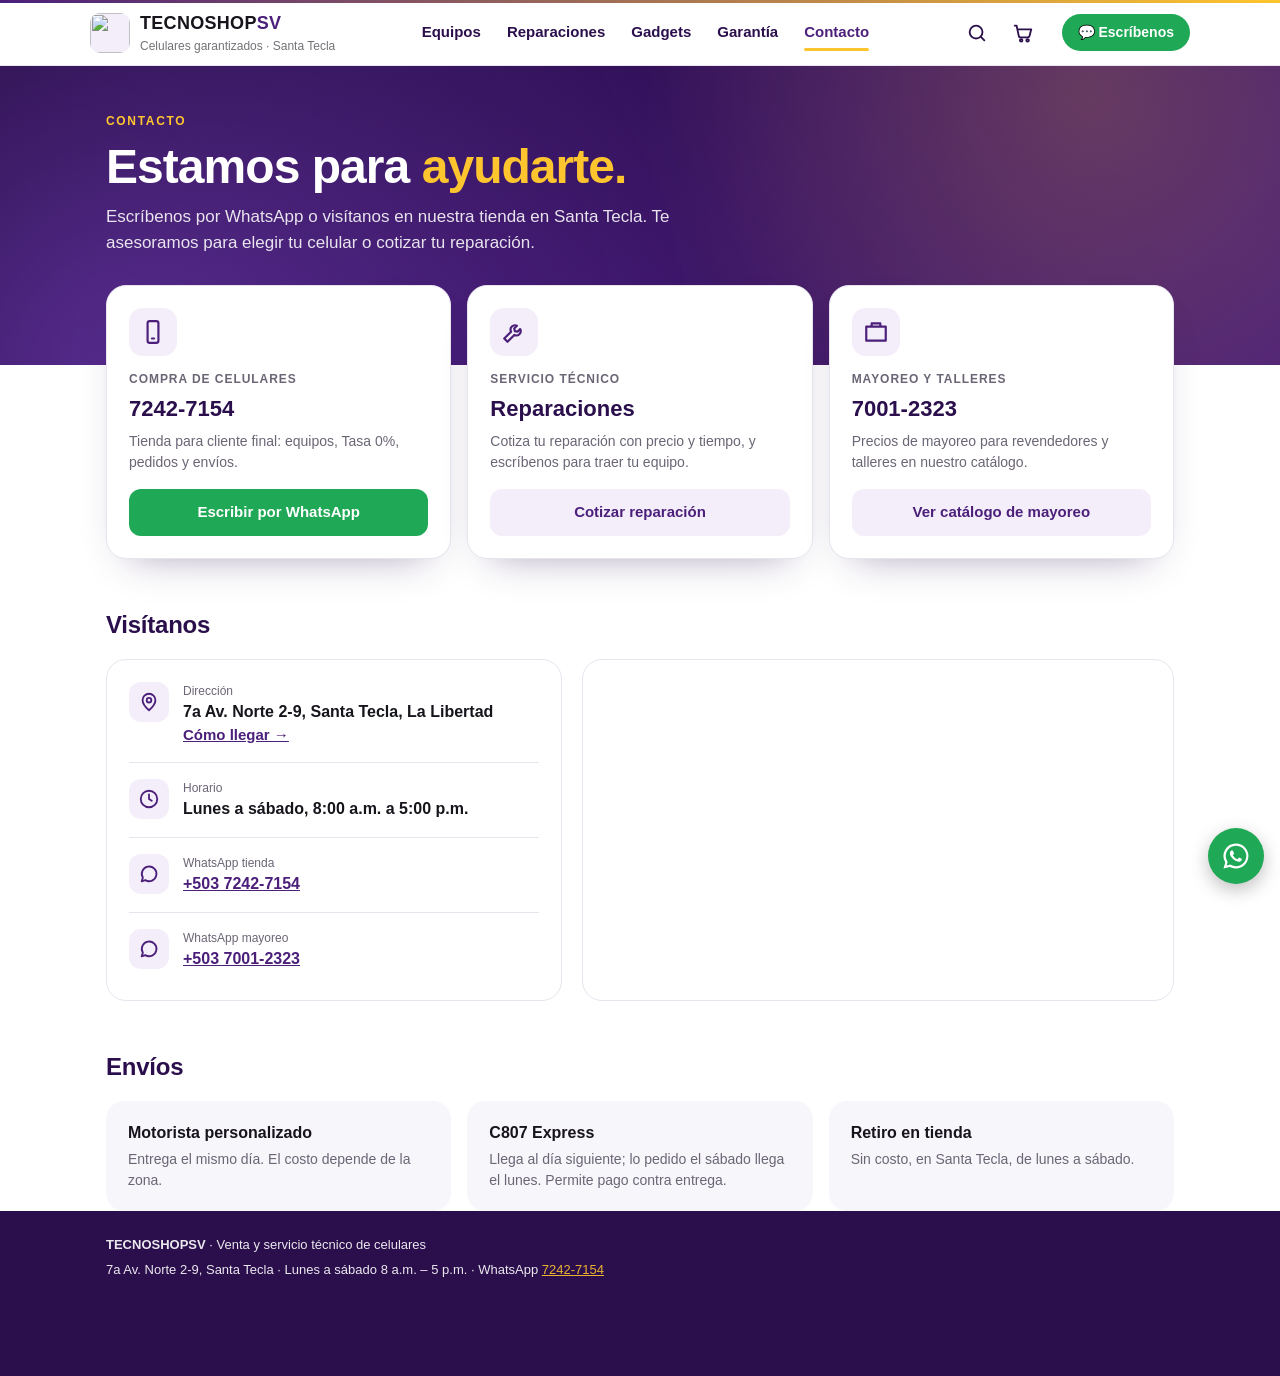
==== contacto.html @ ad34a652 "Tienda: menu de navegacion, paginas Garantia y Contacto" ====
<!DOCTYPE html>
<html lang="es">
<head>
<meta charset="utf-8">
<meta name="viewport" content="width=device-width, initial-scale=1">
<title>Contacto · TecnoShopSV Santa Tecla</title>
<meta name="description" content="Contacto de TecnoShopSV: tienda en 7a Av. Norte 2-9, Santa Tecla. Lunes a sábado de 8 a.m. a 5 p.m. WhatsApp 7242-7154.">
<meta name="theme-color" content="#2B0F4C">
<link rel="icon" href="https://catalogo.tecnoshopsv.com/favicon-32.png">
<link rel="apple-touch-icon" href="https://catalogo.tecnoshopsv.com/icono-180.png">
<meta property="og:title" content="Contacto · TecnoShopSV">
<meta property="og:description" content="Visítanos en Santa Tecla o escríbenos por WhatsApp.">
<meta property="og:image" content="https://catalogo.tecnoshopsv.com/icono-512.png">
<style>
:root{--morado:#4B1F7A;--morado-2:#2B0F4C;--morado-suave:#F3EEFA;--amarillo:#FFC52E;--texto:#17141C;--suave:#6B6575;--linea:#E8E4EE;--fondo:#F7F6FA;--verde:#1FA855}
*{box-sizing:border-box}
html{scroll-behavior:smooth}
body{margin:0;background:#fff;color:var(--texto);font:15px/1.5 -apple-system,BlinkMacSystemFont,"Segoe UI",Roboto,Arial,sans-serif}
a{color:inherit}
.dentro{max-width:1100px;margin:0 auto;padding:0 16px}
header{position:sticky;top:0;z-index:30}
.cab{display:flex;align-items:center;justify-content:space-between;gap:12px;padding:10px 0}
.marca{display:flex;align-items:center;gap:10px;text-decoration:none}
.marca img{width:40px;height:40px;border-radius:10px}
.marca b{display:block;font-size:18px;letter-spacing:.3px}
.marca small{display:block;font-size:12px}
.btn-wa-cab{display:inline-flex;align-items:center;gap:6px;background:var(--verde);color:#fff;text-decoration:none;font-weight:700;font-size:14px;border-radius:999px;padding:8px 16px;white-space:nowrap}
.hero{color:#fff;padding:44px 0 110px;background:radial-gradient(circle at 85% 10%,rgba(255,197,46,.2),transparent 40%),radial-gradient(circle at 10% 100%,rgba(140,80,220,.45),transparent 50%),linear-gradient(135deg,#1E0838,#3A1466 55%,#4B1F7A)}
.kick{display:inline-block;font-size:12px;font-weight:800;letter-spacing:.14em;text-transform:uppercase;color:var(--amarillo);margin-bottom:12px}
.hero h1{margin:0 0 12px;font-size:clamp(30px,5vw,48px);line-height:1.05;letter-spacing:-.02em;font-weight:900}
.hero h1 span{color:var(--amarillo)}
.hero p{margin:0;max-width:620px;font-size:17px;opacity:.88}
main{padding:34px 0 80px}
.tarjetas{display:grid;grid-template-columns:repeat(3,1fr);gap:16px;margin-top:-80px;position:relative}
.t{background:#fff;border:1px solid var(--linea);border-radius:20px;padding:22px;box-shadow:0 18px 40px -24px rgba(43,15,76,.45)}
.t .ic{width:48px;height:48px;border-radius:14px;background:var(--morado-suave);color:var(--morado);display:flex;align-items:center;justify-content:center;margin-bottom:14px}
.t .ic svg{width:26px;height:26px}
.t .num{font-size:40px;font-weight:900;color:var(--morado-2);line-height:1;letter-spacing:-.02em}
.t .num small{font-size:18px;font-weight:800;margin-left:4px}
.t h3{margin:8px 0 6px;font-size:17px}
.t p{margin:0;color:var(--suave);font-size:14px}
.t.dest{background:linear-gradient(160deg,#2B0F4C,#4B1F7A);color:#fff;border-color:transparent}
.t.dest .ic{background:rgba(255,197,46,.18);color:var(--amarillo)}.t.dest .num{color:var(--amarillo)}.t.dest p{color:rgba(255,255,255,.8)}
h2{font-size:24px;margin:48px 0 16px;letter-spacing:-.01em;color:var(--morado-2)}
.dos{display:grid;grid-template-columns:1fr 1fr;gap:16px}
.caja{border:1px solid var(--linea);border-radius:18px;padding:20px 22px}
.caja h3{margin:0 0 12px;font-size:17px;display:flex;align-items:center;gap:10px}
.caja h3 i{font-style:normal;width:30px;height:30px;border-radius:50%;display:flex;align-items:center;justify-content:center;font-size:16px}
.si h3 i{background:#E5F6EC;color:var(--verde)}.no h3 i{background:#FDECEC;color:#D93B3B}
.caja ul{margin:0;padding:0;list-style:none;display:grid;gap:9px}
.caja li{padding-left:22px;position:relative;color:#3C3645}
.si li:before{content:"✓";position:absolute;left:0;color:var(--verde);font-weight:800}
.no li:before{content:"✕";position:absolute;left:0;color:#D93B3B;font-weight:800}
.pasos{display:grid;grid-template-columns:repeat(3,1fr);gap:16px;counter-reset:p}
.paso{background:var(--fondo);border-radius:18px;padding:20px 22px}
.paso b{display:flex;align-items:center;gap:10px;font-size:16px;margin-bottom:6px}
.paso b:before{counter-increment:p;content:counter(p);width:30px;height:30px;border-radius:50%;background:var(--amarillo);color:var(--morado-2);display:flex;align-items:center;justify-content:center;font-weight:900;flex:none}
.paso p{margin:0;color:var(--suave);font-size:14px}
.cats{display:grid;grid-template-columns:repeat(5,1fr);gap:10px}
.cat{border:1px solid var(--linea);border-radius:16px;padding:16px}
.cat b{display:inline-block;background:var(--morado-suave);color:var(--morado);border-radius:8px;padding:3px 10px;font-size:14px;margin-bottom:8px}
.cat span{display:block;font-size:12px;font-weight:800;letter-spacing:.06em;text-transform:uppercase;color:var(--suave);margin-bottom:4px}
.cat p{margin:0;font-size:14px;color:#3C3645}
.cta{margin-top:48px;border-radius:22px;padding:28px;display:flex;align-items:center;justify-content:space-between;gap:16px;flex-wrap:wrap;background:linear-gradient(135deg,#FFC52E,#FFB000);color:var(--morado-2)}
.cta h3{margin:0 0 4px;font-size:22px}.cta p{margin:0;opacity:.85}
.cta a{background:var(--morado-2);color:#fff;text-decoration:none;font-weight:800;border-radius:14px;padding:14px 22px;white-space:nowrap}
footer{background:var(--morado-2);color:#fff;padding:24px 0 90px;font-size:13px}
footer p{margin:0 0 6px;opacity:.9}footer a{color:var(--amarillo)}
.flotante{position:fixed;right:16px;bottom:calc(16px + env(safe-area-inset-bottom));z-index:35;background:var(--verde);color:#fff;width:56px;height:56px;border-radius:50%;display:flex;align-items:center;justify-content:center;box-shadow:0 6px 18px rgba(0,0,0,.25)}
.flotante svg{width:30px;height:30px}
@media (max-width:820px){.tarjetas,.dos,.pasos{grid-template-columns:1fr}.cats{grid-template-columns:1fr 1fr}.tarjetas{margin-top:-60px}}
.canales{display:grid;grid-template-columns:repeat(3,1fr);gap:16px;margin-top:-80px;position:relative}
.canal{background:#fff;border:1px solid var(--linea);border-radius:20px;padding:22px;box-shadow:0 18px 40px -24px rgba(43,15,76,.45);display:flex;flex-direction:column}
.canal .ic{width:48px;height:48px;border-radius:14px;background:var(--morado-suave);color:var(--morado);display:flex;align-items:center;justify-content:center;margin-bottom:14px}
.canal .ic svg{width:26px;height:26px}
.canal span{font-size:12px;font-weight:800;letter-spacing:.08em;text-transform:uppercase;color:var(--suave)}
.canal h3{margin:4px 0 6px;font-size:22px;color:var(--morado-2)}
.canal p{margin:0 0 16px;color:var(--suave);font-size:14px}
.canal a.bt{margin-top:auto;text-align:center;text-decoration:none;font-weight:800;border-radius:12px;padding:12px 14px;background:var(--verde);color:#fff}
.canal a.bt.sec{background:var(--morado-suave);color:var(--morado)}
.visita{display:grid;grid-template-columns:1fr 1.3fr;gap:20px;align-items:stretch}
.datos{border:1px solid var(--linea);border-radius:20px;padding:6px 22px}
.fila{display:flex;gap:14px;padding:16px 0;border-bottom:1px solid var(--linea)}
.fila:last-child{border-bottom:0}
.fila .ic{width:40px;height:40px;border-radius:12px;background:var(--morado-suave);color:var(--morado);display:flex;align-items:center;justify-content:center;flex:none}
.fila .ic svg{width:22px;height:22px}
.fila small{display:block;font-size:12px;color:var(--suave)}
.fila b{font-size:16px}
.fila a{color:var(--morado);font-weight:700}
.mapa{border-radius:20px;overflow:hidden;border:1px solid var(--linea);min-height:340px}
.mapa iframe{width:100%;height:100%;min-height:340px;border:0;display:block}
.envios{display:grid;grid-template-columns:repeat(3,1fr);gap:16px}
.envio{background:var(--fondo);border-radius:18px;padding:20px 22px}
.envio b{display:block;font-size:16px;margin-bottom:4px}.envio p{margin:0;color:var(--suave);font-size:14px}
@media (max-width:820px){.canales,.visita,.envios{grid-template-columns:1fr}.canales{margin-top:-60px}}
</style>
<link rel="stylesheet" href="diseno.css">
</head>
<body>
<header>
<div class="dentro cab">
<a class="marca" href="/"><img src="https://catalogo.tecnoshopsv.com/icono-180.png" alt=""><div><b>TECNOSHOP<span>SV</span></b><small>Celulares garantizados · Santa Tecla</small></div></a>
<div class="cab-acc"><a class="btn-wa-cab" id="waCab" target="_blank" rel="noopener" href="https://wa.me/50372427154?text=Hola%20TecnoShopSV%2C%20quiero%20informaci%C3%B3n">💬 Escríbenos</a></div>
</div>
</header>

<section class="hero">
<div class="dentro">
<span class="kick">Contacto</span>
<h1>Estamos para <span>ayudarte.</span></h1>
<p>Escríbenos por WhatsApp o visítanos en nuestra tienda en Santa Tecla. Te asesoramos para elegir tu celular o cotizar tu reparación.</p>
</div>
</section>

<main class="dentro">
<div class="canales">
<div class="canal"><div class="ic"><svg viewBox="0 0 24 24" fill="none" stroke="currentColor" stroke-width="2" stroke-linecap="round" stroke-linejoin="round"><rect x="7" y="2" width="10" height="20" rx="2"/><path d="M11 18h2"/></svg></div>
<span>Compra de celulares</span><h3>7242-7154</h3><p>Tienda para cliente final: equipos, Tasa 0%, pedidos y envíos.</p>
<a class="bt" target="_blank" rel="noopener" href="https://wa.me/50372427154?text=Hola%20TecnoShopSV%2C%20quiero%20informaci%C3%B3n">Escribir por WhatsApp</a></div>
<div class="canal"><div class="ic"><svg viewBox="0 0 24 24" fill="none" stroke="currentColor" stroke-width="2" stroke-linecap="round" stroke-linejoin="round"><path d="M14.7 6.3a4 4 0 0 0-5.4 5.4L3 18l3 3 6.3-6.3a4 4 0 0 0 5.4-5.4l-2.5 2.5-2.4-.6-.6-2.4 2.5-2.5z"/></svg></div>
<span>Servicio técnico</span><h3>Reparaciones</h3><p>Cotiza tu reparación con precio y tiempo, y escríbenos para traer tu equipo.</p>
<a class="bt sec" href="/servicio">Cotizar reparación</a></div>
<div class="canal"><div class="ic"><svg viewBox="0 0 24 24" fill="none" stroke="currentColor" stroke-width="2" stroke-linecap="round" stroke-linejoin="round"><path d="M3 7h18v13H3zM8 7V4h8v3"/></svg></div>
<span>Mayoreo y talleres</span><h3>7001-2323</h3><p>Precios de mayoreo para revendedores y talleres en nuestro catálogo.</p>
<a class="bt sec" target="_blank" rel="noopener" href="https://catalogo.tecnoshopsv.com">Ver catálogo de mayoreo</a></div>
</div>

<h2>Visítanos</h2>
<div class="visita">
<div class="datos">
<div class="fila"><div class="ic"><svg viewBox="0 0 24 24" fill="none" stroke="currentColor" stroke-width="2" stroke-linecap="round" stroke-linejoin="round"><path d="M12 21s-7-6.2-7-11a7 7 0 0 1 14 0c0 4.8-7 11-7 11z"/><circle cx="12" cy="10" r="2.5"/></svg></div><div><small>Dirección</small><b>7a Av. Norte 2-9, Santa Tecla, La Libertad</b><br><a target="_blank" rel="noopener" href="https://www.google.com/maps/search/?api=1&amp;query=7a%20Avenida%20Norte%202-9%20Santa%20Tecla%20La%20Libertad">Cómo llegar →</a></div></div>
<div class="fila"><div class="ic"><svg viewBox="0 0 24 24" fill="none" stroke="currentColor" stroke-width="2" stroke-linecap="round" stroke-linejoin="round"><circle cx="12" cy="12" r="9"/><path d="M12 7v5l3 2"/></svg></div><div><small>Horario</small><b>Lunes a sábado, 8:00 a.m. a 5:00 p.m.</b></div></div>
<div class="fila"><div class="ic"><svg viewBox="0 0 24 24" fill="none" stroke="currentColor" stroke-width="2" stroke-linecap="round" stroke-linejoin="round"><path d="M4 20l1.3-4A8 8 0 1 1 8 18.7L4 20z"/></svg></div><div><small>WhatsApp tienda</small><b><a target="_blank" rel="noopener" href="https://wa.me/50372427154?text=Hola%20TecnoShopSV%2C%20quiero%20informaci%C3%B3n">+503 7242-7154</a></b></div></div>
<div class="fila"><div class="ic"><svg viewBox="0 0 24 24" fill="none" stroke="currentColor" stroke-width="2" stroke-linecap="round" stroke-linejoin="round"><path d="M4 20l1.3-4A8 8 0 1 1 8 18.7L4 20z"/></svg></div><div><small>WhatsApp mayoreo</small><b><a target="_blank" rel="noopener" href="https://wa.me/50370012323">+503 7001-2323</a></b></div></div>
</div>
<div class="mapa"><iframe title="Mapa de TecnoShopSV en Santa Tecla" loading="lazy" referrerpolicy="no-referrer-when-downgrade" src="https://www.google.com/maps?q=7a%20Avenida%20Norte%202-9%2C%20Santa%20Tecla%2C%20La%20Libertad%2C%20El%20Salvador&amp;output=embed"></iframe></div>
</div>

<h2>Envíos</h2>
<div class="envios">
<div class="envio"><b>Motorista personalizado</b><p>Entrega el mismo día. El costo depende de la zona.</p></div>
<div class="envio"><b>C807 Express</b><p>Llega al día siguiente; lo pedido el sábado llega el lunes. Permite pago contra entrega.</p></div>
<div class="envio"><b>Retiro en tienda</b><p>Sin costo, en Santa Tecla, de lunes a sábado.</p></div>
</div>
</main>

<footer>
<div class="dentro">
<p><b>TECNOSHOPSV</b> · Venta y servicio técnico de celulares</p>
<p>7a Av. Norte 2-9, Santa Tecla · Lunes a sábado 8 a.m. – 5 p.m. · WhatsApp <a target="_blank" rel="noopener" href="https://wa.me/50372427154">7242-7154</a></p>
</div>
</footer>

<a class="flotante" target="_blank" rel="noopener" href="https://wa.me/50372427154" aria-label="Escribir por WhatsApp">
<svg viewBox="0 0 24 24" fill="currentColor" aria-hidden="true"><path d="M12 2a10 10 0 0 0-8.6 15.1L2 22l5-1.3A10 10 0 1 0 12 2zm0 18.2a8.2 8.2 0 0 1-4.2-1.2l-.3-.2-3 .8.8-2.9-.2-.3A8.2 8.2 0 1 1 12 20.2zm4.5-6.1c-.2-.1-1.5-.7-1.7-.8-.2-.1-.4-.1-.6.1l-.8 1c-.1.2-.3.2-.5.1a6.7 6.7 0 0 1-3.3-2.9c-.3-.4.3-.4.8-1.4.1-.2 0-.3 0-.4l-.8-1.8c-.2-.5-.4-.4-.6-.4h-.5c-.2 0-.4.1-.6.3-.2.2-.8.8-.8 2s.8 2.3.9 2.5c.1.2 1.6 2.5 4 3.5 1.5.6 2.1.7 2.8.6.5-.1 1.5-.6 1.7-1.2.2-.6.2-1.1.1-1.2l-.1-.2z"/></svg>
</a>
<script>window.PAGINA = 'contacto';</script>
<script src="nav.js"></script>
</body>
</html>
---- diseno.css ----
/* Diseño 2 · catálogo por secciones */
body{background:#fff}
header{background:rgba(255,255,255,.96);backdrop-filter:blur(10px);color:#17141C;box-shadow:0 1px 0 #ECE8F1}
header::before{content:"";position:absolute;left:0;right:0;top:0;height:3px;background:linear-gradient(90deg,#4B1F7A,#FFC52E)}
.marca img{background:#F3EEFA}
.marca b span{color:#4B1F7A}
.marca small{opacity:.6}
.cab-acc{display:flex;gap:8px;align-items:center}
.btn-ubi{border:1px solid #DDD6E6;border-radius:999px;padding:7px 14px;font-weight:700;font-size:14px;text-decoration:none;color:#17141C;white-space:nowrap}
.btn-wa-cab{padding:8px 16px}

.portada{position:relative;overflow:hidden;padding:30px 0 30px;
  background:radial-gradient(circle at 85% 10%,rgba(255,197,46,.18),transparent 40%),radial-gradient(circle at 10% 100%,rgba(140,80,220,.45),transparent 50%),linear-gradient(135deg,#1E0838,#3A1466 55%,#4B1F7A)}
.cat-mes{display:inline-block;font-size:11px;font-weight:800;letter-spacing:1.2px;border:1px solid rgba(255,255,255,.3);border-radius:999px;padding:5px 12px;margin-bottom:14px;background:rgba(255,255,255,.08)}
.portada h1{font-size:34px;font-weight:900;letter-spacing:-.6px;margin:0 0 10px}
.portada h1 span{color:#FFC52E}
.portada p{max-width:560px;margin:0 0 14px}
.sellos{display:flex;flex-wrap:wrap;gap:8px}
.sello{display:inline-flex;gap:6px;align-items:center;font-size:12px;font-weight:700;border-radius:999px;padding:6px 12px;background:rgba(255,255,255,.1);border:1px solid rgba(255,255,255,.22)}
.sello b{display:none}
.mostrando{margin-top:14px;font-size:13px;opacity:.85;border-left:2px solid rgba(255,255,255,.4);padding-left:10px}
.mostrando b{font-size:15px}
.franja{background:#F1FBF4;border-bottom:1px solid #DDF1E3;font-size:13px;color:#2C4A36;padding:9px 0}
.franja b{color:#167A3E}

.barra{top:60px;border-bottom:1px solid #ECE8F1}
#q{border-radius:999px}
.chip{text-transform:uppercase;font-size:12px;font-weight:800;letter-spacing:.5px;padding:8px 14px}
.chip.on{background:linear-gradient(135deg,#4B1F7A,#7B3FC4);border-color:transparent}

main{padding-top:6px}
.resumen{display:none}
.seccion{margin:22px 0 10px;display:flex;align-items:baseline;gap:10px;border-bottom:1px solid #ECE8F1;padding-bottom:8px}
.seccion h2{margin:0;font-size:14px;font-weight:900;letter-spacing:1px;text-transform:uppercase;color:#2B0F4C}
.seccion span{font-size:12px;color:#8A8296;letter-spacing:.5px;text-transform:uppercase}
.grid{margin-bottom:6px}
.prod{background:#fff;border:1px solid #E8E4EE;border-radius:18px;overflow:hidden;display:flex;flex-direction:column;transition:border-color .2s,box-shadow .2s,transform .2s}
@media (hover:hover){.prod:hover{border-color:#7B3FC4;box-shadow:0 0 0 2px rgba(123,63,196,.35),0 12px 28px rgba(43,15,76,.14);transform:translateY(-3px)}}
.prod .foto{background:#F5F4F8;cursor:pointer}
.prod .foto img{clip-path:inset(0 27% 13% 0);transform:translate(13%,6%)}
.etqs{position:absolute;top:10px;left:10px;display:flex;gap:4px;flex-wrap:wrap}
.etqs i{font-style:normal;font-size:10px;font-weight:800;letter-spacing:.4px;border-radius:999px;padding:4px 9px;color:#fff;background:#6B6575}
.etqs .e-nuevo{background:#1FA855}.etqs .e-ult{background:#FFC52E;color:#3a2a00}.etqs .e-sem{background:#7B3FC4}
.prod .cuerpo{padding:12px 14px 14px;display:flex;flex-direction:column;gap:2px;flex:1}
.prod .lbl{font-size:10px;font-weight:800;letter-spacing:1px;color:#8A8296;text-transform:uppercase}
.prod h3{margin:0;font-size:16px;line-height:1.25;cursor:pointer}
.prod .cap{font-size:13px;color:#6B6575}
.prod .colores{margin:6px 0 8px}
.tag-precio{align-self:flex-start;font-size:10px;font-weight:800;letter-spacing:.5px;color:#fff;background:#4B1F7A;border-radius:6px;padding:3px 8px;margin-bottom:6px}
.fila-precio{display:flex;gap:8px;align-items:center;flex-wrap:wrap}
.precio-neg{background:#FFC52E;color:#2B0F4C;border-radius:10px;padding:6px 12px;font-weight:900;font-size:19px;line-height:1.1}
.precio-neg small{font-size:11px;font-weight:800;opacity:.75;margin-right:2px;color:#2B0F4C}
.btn-int{border:0;background:#1FA855;color:#fff;font-weight:800;font-size:12px;letter-spacing:.4px;text-transform:uppercase;border-radius:10px;padding:9px 12px;cursor:pointer}
.nota-p{font-size:12px;color:#6B6575;margin-top:8px;line-height:1.35}
.nota-p b{color:#17141C}
.cuotas-acc{margin-top:10px;border:1px solid #E8E4EE;border-radius:12px}
.cuotas-acc summary{list-style:none;cursor:pointer;padding:9px 12px;font-size:13px;font-weight:700;color:#4B1F7A;display:flex;justify-content:space-between}
.cuotas-acc summary::-webkit-details-marker{display:none}
.cuotas-acc summary::after{content:"▾"}
.cuotas-acc[open] summary::after{content:"▴"}
.cuotas-acc ul{list-style:none;margin:0;padding:0 12px 10px}
.cuotas-acc li{display:flex;justify-content:space-between;gap:6px;font-size:13px;padding:4px 0;border-top:1px dashed #EEE9F3;white-space:nowrap}
.cuotas-acc li b{color:#17141C}
.cuotas-acc li span small{display:block;font-size:10px;color:#8A8296;white-space:normal}
.bancos{background:#fff;border-bottom:1px solid #ECE8F1;padding:10px 0}
.bancos .dentro{display:flex;gap:8px;align-items:center;overflow-x:auto;scrollbar-width:none}
.bancos .dentro::-webkit-scrollbar{display:none}
.bancos-t{font-size:12px;font-weight:800;color:#2B0F4C;white-space:nowrap}
.banco{flex:none;display:inline-flex;flex-direction:column;border:1px solid #E8E4EE;border-radius:12px;padding:6px 12px;background:#FAF9FC;line-height:1.2}
.banco b{font-size:13px;color:#17141C}
.banco small{font-size:11px;color:#6B6575}
.arriba{position:fixed;left:16px;bottom:calc(16px + env(safe-area-inset-bottom));z-index:35;width:46px;height:46px;border-radius:50%;border:0;background:linear-gradient(135deg,#4B1F7A,#7B3FC4);color:#fff;font-size:20px;cursor:pointer;box-shadow:0 6px 16px rgba(0,0,0,.2);display:none}
.arriba.ver{display:block}
body.con-pedido .arriba{bottom:calc(76px + env(safe-area-inset-bottom))}
@media (max-width:520px){
  .grid{grid-template-columns:1fr 1fr;gap:10px}
  .portada h1{font-size:28px}
  .prod .cuerpo{padding:10px}
  .precio-neg{font-size:16px;padding:5px 9px}
  .btn-int{width:100%}
  .btn-ubi{display:none}
  .bancos .dentro{display:grid;grid-template-columns:1fr 1fr;overflow:visible}
  .bancos-t{grid-column:1/-1}
  .marca small{display:none}
  .cuotas-acc summary{padding:8px 10px;font-size:12px}
  .cuotas-acc ul{padding:0 10px 8px}
  .cuotas-acc li{font-size:12px;align-items:flex-start}
  .prod h3{font-size:15px}
}
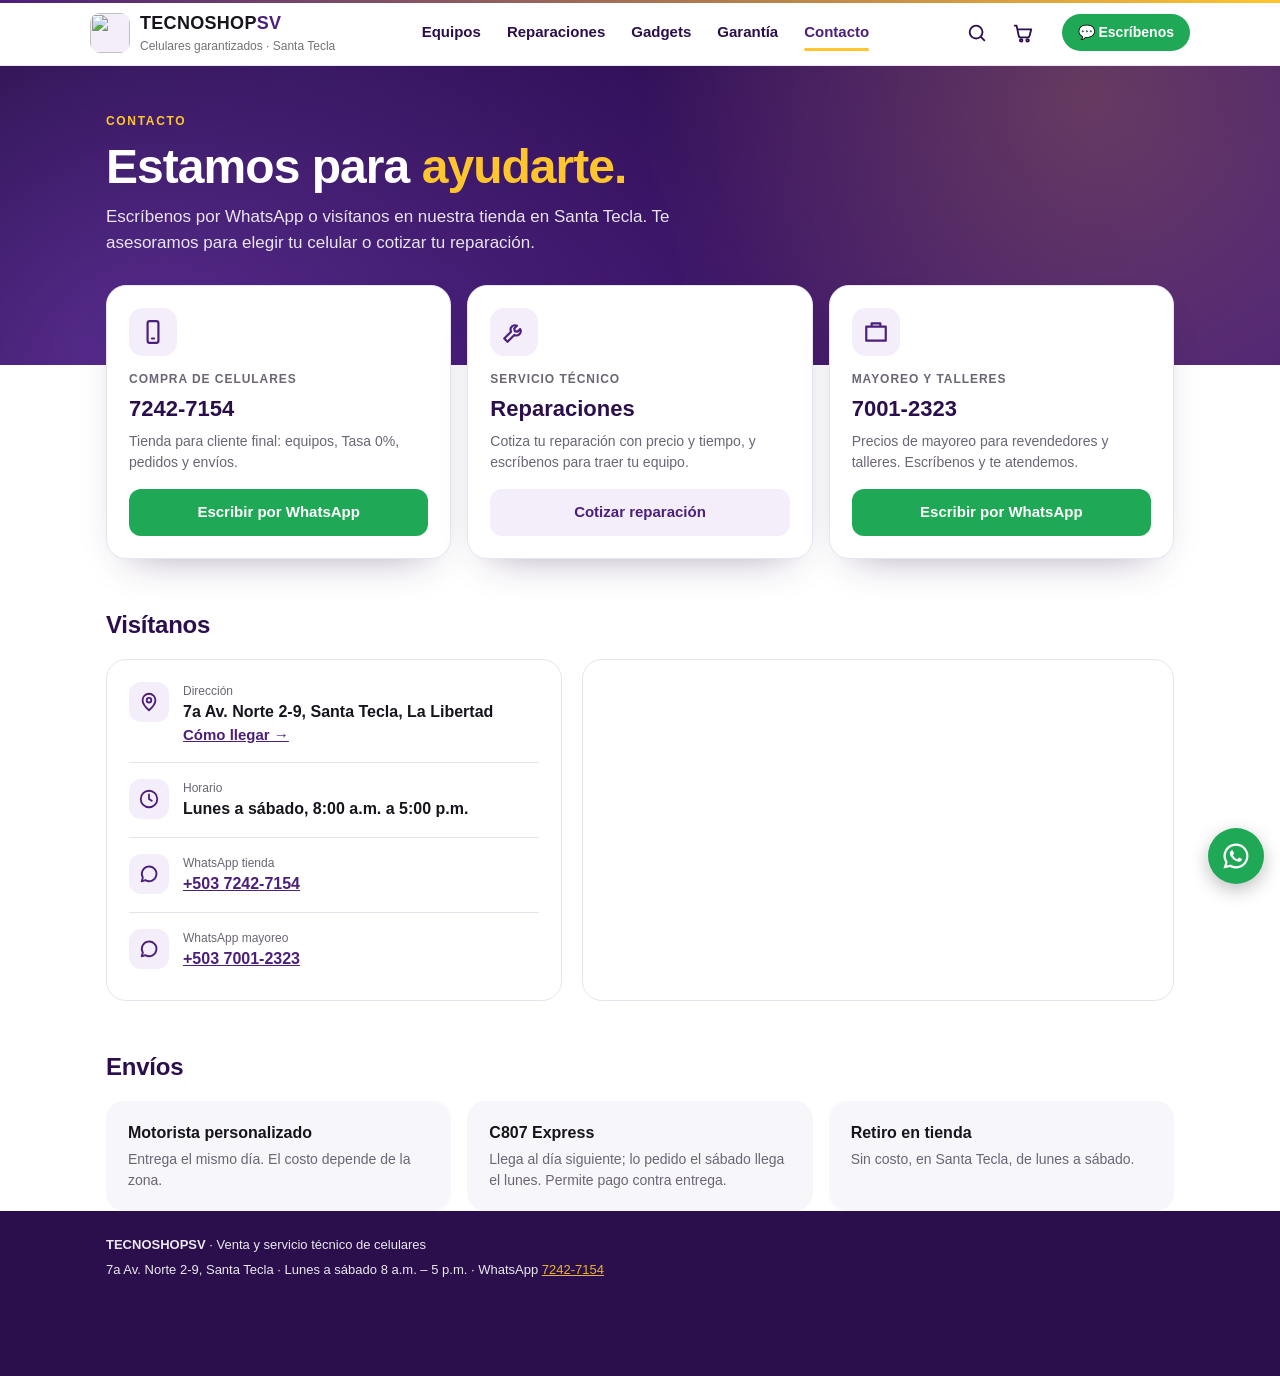
==== commit d9033758: "Modify contact details for wholesale inquiries Updated the contact section to include a WhatsApp lin" ====
--- a/contacto.html
+++ b/contacto.html
@@ -121,8 +121,8 @@
 <span>Servicio técnico</span><h3>Reparaciones</h3><p>Cotiza tu reparación con precio y tiempo, y escríbenos para traer tu equipo.</p>
 <a class="bt sec" href="/servicio">Cotizar reparación</a></div>
 <div class="canal"><div class="ic"><svg viewBox="0 0 24 24" fill="none" stroke="currentColor" stroke-width="2" stroke-linecap="round" stroke-linejoin="round"><path d="M3 7h18v13H3zM8 7V4h8v3"/></svg></div>
-<span>Mayoreo y talleres</span><h3>7001-2323</h3><p>Precios de mayoreo para revendedores y talleres en nuestro catálogo.</p>
-<a class="bt sec" target="_blank" rel="noopener" href="https://catalogo.tecnoshopsv.com">Ver catálogo de mayoreo</a></div>
+<span>Mayoreo y talleres</span><h3>7001-2323</h3><p>Precios de mayoreo para revendedores y talleres. Escríbenos y te atendemos.</p>
+<a class="bt" target="_blank" rel="noopener" href="https://wa.me/50370012323?text=Hola%20TecnoShopSV%2C%20quiero%20informaci%C3%B3n%20de%20mayoreo">Escribir por WhatsApp</a></div>
 </div>
 
 <h2>Visítanos</h2>
